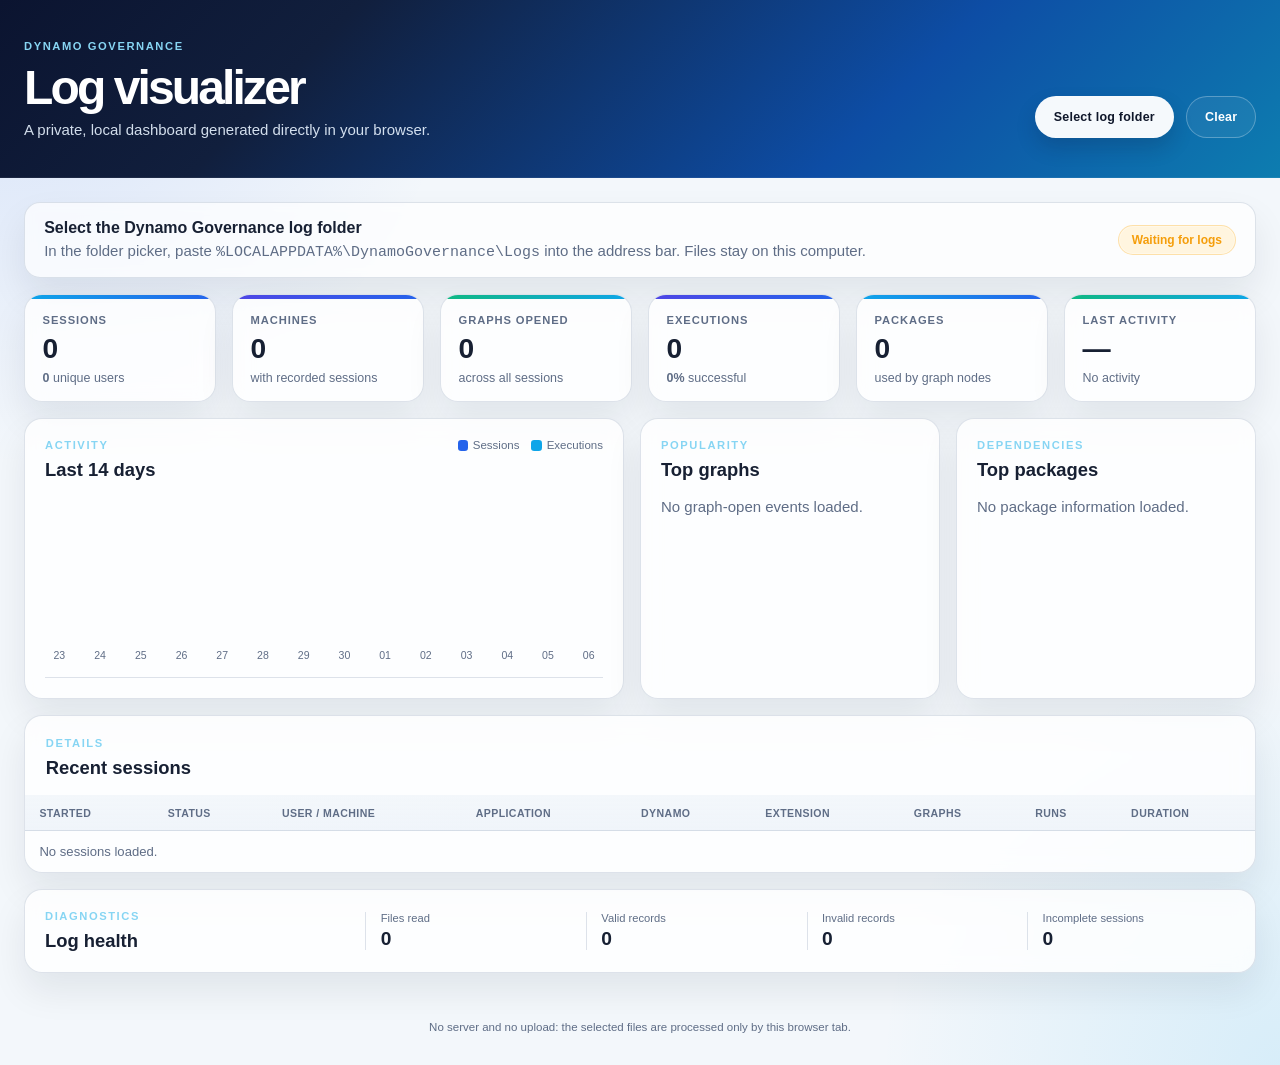
==== DynamoGovernance.LogVisualizer/index.html @ dc5b202f "Updated Logger architecture and new visualizer setup" ====
<!DOCTYPE html>
<html lang="en">
<head>
    <meta charset="utf-8">
    <meta name="viewport" content="width=device-width, initial-scale=1">
    <title>Dynamo Governance Log Visualizer</title>
    <link rel="stylesheet" href="styles.css">
</head>
<body>
    <header>
        <div>
            <p class="eyebrow">Dynamo Governance</p>
            <h1>Log visualizer</h1>
            <p>A private, local dashboard generated directly in your browser.</p>
        </div>
        <div class="header-actions">
            <label class="button" for="folderInput">Select log folder</label>
            <input id="folderInput" type="file" webkitdirectory directory multiple accept=".jsonl,application/json">
            <button id="clearButton" class="button secondary" type="button">Clear</button>
        </div>
    </header>

    <main>
        <section class="instructions">
            <div>
                <strong>Select the Dynamo Governance log folder</strong>
                <p>In the folder picker, paste <code>%LOCALAPPDATA%\DynamoGovernance\Logs</code> into the address bar. Files stay on this computer.</p>
            </div>
            <span id="loadStatus" class="status">Waiting for logs</span>
        </section>

        <section class="metrics" aria-label="Usage summary">
            <article class="card"><span>Sessions</span><strong id="sessionCount">0</strong><small><b id="userCount">0</b> unique users</small></article>
            <article class="card"><span>Machines</span><strong id="machineCount">0</strong><small>with recorded sessions</small></article>
            <article class="card"><span>Graphs opened</span><strong id="graphCount">0</strong><small>across all sessions</small></article>
            <article class="card"><span>Executions</span><strong id="runCount">0</strong><small><b id="successRate">0%</b> successful</small></article>
            <article class="card"><span>Packages</span><strong id="packageCount">0</strong><small>used by graph nodes</small></article>
            <article class="card"><span>Last activity</span><strong id="lastDate">�</strong><small id="lastTime">No activity</small></article>
        </section>

        <div class="grid">
            <section class="panel">
                <div class="panel-heading">
                    <div><p class="eyebrow">Activity</p><h2>Last 14 days</h2></div>
                    <div class="legend"><i></i>Sessions <i></i>Executions</div>
                </div>
                <div id="chart" class="chart" aria-label="Daily sessions and executions"></div>
            </section>
            <section class="panel">
                <div class="panel-heading"><div><p class="eyebrow">Popularity</p><h2>Top graphs</h2></div></div>
                <p id="noGraphs" class="muted">No graph-open events loaded.</p>
                <ol id="topGraphs" class="ranking"></ol>
            </section>
            <section class="panel">
                <div class="panel-heading"><div><p class="eyebrow">Dependencies</p><h2>Top packages</h2></div></div>
                <p id="noPackages" class="muted">No package information loaded.</p>
                <ol id="topPackages" class="ranking"></ol>
            </section>
        </div>

        <section class="panel sessions">
            <div class="panel-heading">
                <div><p class="eyebrow">Details</p><h2>Recent sessions</h2></div>
            </div>
            <div class="table-wrap">
                <table>
                    <thead><tr><th>Started</th><th>Status</th><th>User / machine</th><th>Application</th><th>Dynamo</th><th>Extension</th><th>Graphs</th><th>Runs</th><th>Duration</th></tr></thead>
                    <tbody id="sessionRows"><tr><td colspan="9" class="muted">Select a log folder to begin.</td></tr></tbody>
                </table>
            </div>
        </section>

        <section class="panel health">
            <div><p class="eyebrow">Diagnostics</p><h2>Log health</h2></div>
            <dl>
                <div><dt>Files read</dt><dd id="fileCount">0</dd></div>
                <div><dt>Valid records</dt><dd id="validCount">0</dd></div>
                <div><dt>Invalid records</dt><dd id="invalidCount">0</dd></div>
                <div><dt>Incomplete sessions</dt><dd id="incompleteCount">0</dd></div>
            </dl>
        </section>
    </main>

    <dialog id="sessionDialog">
        <div class="dialog-header">
            <div><p class="eyebrow">Session details</p><h2 id="dialogTitle">Dynamo session</h2></div>
            <button id="closeDialog" class="close-button" type="button" aria-label="Close">&times;</button>
        </div>
        <div class="dialog-content">
            <div id="sessionDetails" class="detail-grid"></div>
            <section class="dialog-section"><h3>Graphs</h3><div id="sessionGraphs" class="graph-card-stack"></div></section>
        </div>
    </dialog>
    <footer>No server and no upload: the selected files are processed only by this browser tab.</footer>

    <script src="app.js"></script>
</body>
</html>
---- DynamoGovernance.LogVisualizer/styles.css ----
:root {
    --bg: #f3f7fb;
    --bg-strong: #edf3ff;
    --panel: rgba(255, 255, 255, 0.82);
    --panel-strong: #ffffff;
    --line: rgba(136, 153, 181, 0.28);
    --line-strong: rgba(121, 138, 176, 0.42);
    --text: #172033;
    --muted: #5f6d86;
    --navy: #0f172a;
    --blue: #2563eb;
    --blue-soft: #dfeeff;
    --cyan: #0ea5e9;
    --cyan-soft: #dff7ff;
    --indigo: #4f46e5;
    --green: #10b981;
    --green-soft: #e8faf3;
    --amber: #f59e0b;
    --amber-soft: #fff5df;
    --red: #e11d48;
    --shadow: 0 18px 36px rgba(15, 23, 42, 0.08);
    font-family: "Segoe UI", Arial, sans-serif;
    color-scheme: light;
}

* { box-sizing: border-box; }

html { scroll-behavior: smooth; }

body {
    margin: 0;
    color: var(--text);
    background:
        radial-gradient(circle at top left, rgba(37, 99, 235, 0.14), transparent 28%),
        radial-gradient(circle at bottom right, rgba(14, 165, 233, 0.12), transparent 24%),
        var(--bg);
    font-size: 15px;
}

header {
    display: flex;
    justify-content: space-between;
    align-items: end;
    gap: 2rem;
    padding: 2.5rem max(1.5rem, calc((100vw - 1400px) / 2));
    color: #fff;
    background: linear-gradient(135deg, #0b1430 0%, #111f3d 25%, #0d4da5 68%, #0d7db0 100%);
    box-shadow: inset 0 -1px 0 rgba(255, 255, 255, 0.06);
}

h1, h2, p { margin-top: 0; }

h1 {
    margin-bottom: .35rem;
    font-size: clamp(2rem, 4vw, 3rem);
    letter-spacing: -.06em;
}

h2 { margin: 0; font-size: 1.15rem; }

.eyebrow {
    margin-bottom: .5rem;
    color: #87d5f3;
    font-size: .7rem;
    font-weight: 800;
    letter-spacing: .14em;
    text-transform: uppercase;
}

header p:last-child {
    margin: 0;
    max-width: 42rem;
    color: rgba(232, 243, 255, 0.9);
}

.header-actions {
    display: flex;
    align-items: center;
    gap: .8rem;
    flex-wrap: wrap;
}

.button {
    display: inline-flex;
    align-items: center;
    justify-content: center;
    padding: .8rem 1.1rem;
    border: 1px solid rgba(255, 255, 255, 0.18);
    border-radius: 999px;
    color: var(--navy);
    background: rgba(255, 255, 255, 0.96);
    font: inherit;
    font-size: .78rem;
    font-weight: 700;
    letter-spacing: .02em;
    cursor: pointer;
    text-decoration: none;
    transition: transform .2s ease, box-shadow .2s ease, background .2s ease;
    box-shadow: 0 10px 20px rgba(11, 20, 48, 0.18);
}

.button:hover {
    transform: translateY(-1px);
    background: #fff;
}

.button.secondary {
    border-color: rgba(255, 255, 255, 0.28);
    color: #fff;
    background: rgba(255, 255, 255, 0.06);
    box-shadow: none;
}

.button.secondary:hover { background: rgba(255, 255, 255, 0.1); }

#folderInput {
    position: absolute;
    width: 1px;
    height: 1px;
    overflow: hidden;
    opacity: 0;
}

main {
    width: min(1400px, calc(100% - 3rem));
    margin: auto;
    padding: 1.5rem 0 3rem;
}

.instructions {
    display: flex;
    justify-content: space-between;
    gap: 1rem;
    margin-bottom: 1rem;
    padding: 1rem 1.2rem;
    border: 1px solid var(--line);
    border-radius: 16px;
    background: rgba(255, 255, 255, 0.7);
    backdrop-filter: blur(6px);
    box-shadow: var(--shadow);
}

.instructions strong {
    display: block;
    margin-bottom: .35rem;
    font-size: 1rem;
}

.instructions p {
    margin: 0;
    color: var(--muted);
}

code { overflow-wrap: anywhere; font-family: Consolas, "Courier New", monospace; }

.status {
    align-self: center;
    padding: .45rem .8rem;
    border: 1px solid rgba(245, 158, 11, 0.25);
    border-radius: 999px;
    color: var(--amber);
    background: var(--amber-soft);
    font-size: .75rem;
    font-weight: 800;
    white-space: nowrap;
    box-shadow: inset 0 0 0 1px rgba(255, 255, 255, 0.3);
}

.status.good {
    border-color: rgba(16, 185, 129, 0.25);
    color: var(--green);
    background: var(--green-soft);
}

.metrics {
    display: grid;
    grid-template-columns: repeat(6, minmax(0, 1fr));
    gap: 1rem;
    margin-bottom: 1rem;
}

.card, .panel {
    border: 1px solid var(--line);
    border-radius: 18px;
    background: rgba(255, 255, 255, 0.82);
    box-shadow: var(--shadow);
    backdrop-filter: blur(10px);
}

.card {
    position: relative;
    overflow: hidden;
    padding: 1.15rem 1.1rem 1rem;
}

.card::before {
    position: absolute;
    inset: 0 0 auto;
    height: 4px;
    background: linear-gradient(90deg, var(--cyan), var(--blue));
    content: "";
}

.card:nth-child(2n)::before { background: linear-gradient(90deg, var(--indigo), var(--blue)); }
.card:nth-child(3n)::before { background: linear-gradient(90deg, var(--green), var(--cyan)); }

.card span {
    display: block;
    margin-bottom: .45rem;
    color: var(--muted);
    font-size: .7rem;
    font-weight: 800;
    letter-spacing: .08em;
    text-transform: uppercase;
}

.card strong {
    display: block;
    margin-bottom: .18rem;
    font-size: clamp(1.6rem, 2.2vw, 2.3rem);
    letter-spacing: -.05em;
}

.card small {
    color: var(--muted);
    font-size: .78rem;
}

.grid {
    display: grid;
    grid-template-columns: minmax(0, 2fr) repeat(2, minmax(220px, 1fr));
    gap: 1rem;
    margin-bottom: 1rem;
}

.panel { padding: 1.25rem; }

.panel-heading {
    display: flex;
    justify-content: space-between;
    align-items: start;
    gap: 1rem;
    margin-bottom: 1.1rem;
}

.legend {
    color: var(--muted);
    font-size: .72rem;
    white-space: nowrap;
}

.legend i {
    display: inline-block;
    width: .65rem;
    height: .65rem;
    margin: 0 .3rem 0 .55rem;
    border-radius: .2rem;
    background: var(--blue);
    vertical-align: middle;
}

.legend i:last-of-type { background: var(--cyan); }

.chart {
    display: flex;
    gap: clamp(.3rem, 1vw, .75rem);
    height: 180px;
    border-bottom: 1px solid var(--line);
    padding-bottom: .5rem;
}

.chart-day {
    display: flex;
    flex: 1;
    min-width: 0;
    flex-direction: column;
    align-items: center;
}

.bars {
    display: flex;
    flex: 1;
    width: 100%;
    justify-content: center;
    align-items: end;
    gap: 2px;
    padding-top: .5rem;
}

.bar {
    width: min(12px, 44%);
    border-radius: 6px 6px 0 0;
    background: linear-gradient(180deg, rgba(37, 99, 235, 0.8), rgba(37, 99, 235, 1));
    box-shadow: inset 0 -8px 12px rgba(255,255,255,0.12);
}

.bar.run {
    background: linear-gradient(180deg, rgba(14, 165, 233, 0.8), rgba(14, 165, 233, 1));
}

.chart-day small {
    padding: .5rem 0;
    color: var(--muted);
    font-size: .66rem;
}

.ranking { margin: 0; padding: 0; list-style: none; counter-reset: rank; }

.ranking li {
    display: grid;
    grid-template-columns: 1.6rem minmax(0, 1fr) auto;
    align-items: center;
    gap: .55rem;
    padding: .7rem 0;
    border-bottom: 1px solid var(--line);
    counter-increment: rank;
}

.ranking li::before {
    display: grid;
    width: 1.45rem;
    height: 1.45rem;
    place-items: center;
    border-radius: 7px;
    color: var(--blue);
    background: var(--blue-soft);
    content: counter(rank);
    font-size: .7rem;
    font-weight: 800;
}

.ranking li span {
    overflow: hidden;
    text-overflow: ellipsis;
    white-space: nowrap;
}

.ranking li strong {
    color: var(--text);
    font-size: .8rem;
}

.ranking li:last-child { border: 0; }
.muted { color: var(--muted); }

.sessions { margin-bottom: 1rem; padding: 0; overflow: hidden; }
.sessions .panel-heading { margin: 0; padding: 1.3rem 1.3rem 1rem; }
.table-wrap { overflow-x: auto; }

table {
    width: 100%;
    border-collapse: collapse;
    font-size: .82rem;
}

th {
    padding: .72rem .9rem;
    color: var(--muted);
    background: linear-gradient(180deg, rgba(243,247,251,0.98), rgba(239,244,250,0.95));
    font-size: .66rem;
    letter-spacing: .04em;
    text-align: left;
    text-transform: uppercase;
}

td {
    padding: .82rem .9rem;
    border-top: 1px solid var(--line);
    white-space: nowrap;
}

td strong, td small { display: block; }
td small {
    margin-top: .15rem;
    color: var(--muted);
}

#sessionRows tr[data-session-id] { cursor: pointer; }
#sessionRows tr[data-session-id]:hover,
#sessionRows tr[data-session-id]:focus {
    outline: none;
    background: rgba(219, 234, 254, 0.5);
}

.session-status {
    display: inline-flex;
    align-items: center;
    padding: .26rem .55rem;
    border-radius: 999px;
    color: var(--green);
    background: var(--green-soft);
    font-size: .65rem;
    font-weight: 800;
}

.session-status.incomplete {
    color: var(--amber);
    background: var(--amber-soft);
}

.health {
    display: grid;
    grid-template-columns: .7fr 2fr;
    align-items: center;
    gap: 1rem;
}

.health dl {
    display: grid;
    grid-template-columns: repeat(4, 1fr);
    gap: .8rem;
    margin: 0;
}

.health dl div {
    padding-left: .9rem;
    border-left: 1px solid var(--line);
}

dt {
    margin-bottom: .25rem;
    color: var(--muted);
    font-size: .7rem;
}

dd {
    margin: 0;
    font-size: 1.2rem;
    font-weight: 800;
}

dd.warning {
    color: var(--amber);
}

dialog {
    width: min(920px, calc(100% - 2rem));
    max-height: calc(100vh - 2rem);
    padding: 0;
    border: 0;
    border-radius: 18px;
    color: var(--text);
    background: rgba(255, 255, 255, 0.98);
    box-shadow: 0 24px 80px rgba(15, 23, 42, 0.35);
}

dialog::backdrop {
    background: rgba(7, 17, 31, 0.62);
    backdrop-filter: blur(3px);
}

.dialog-header {
    display: flex;
    justify-content: space-between;
    align-items: start;
    gap: 1rem;
    padding: 1.4rem 1.5rem;
    color: #fff;
    background: linear-gradient(135deg, #0f172a 0%, #123f83 40%, #0d74b8 100%);
}

.dialog-header h2 { font-size: 1.5rem; }
.dialog-header .eyebrow { color: #a7ddff; }

.close-button {
    width: 2.2rem;
    height: 2.2rem;
    border: 1px solid rgba(255, 255, 255, 0.28);
    border-radius: 50%;
    color: #fff;
    background: rgba(255, 255, 255, 0.06);
    font-size: 1.35rem;
    cursor: pointer;
}

.dialog-content {
    overflow-y: auto;
    max-height: calc(100vh - 8rem);
    padding: 1.5rem;
}

.detail-grid {
    display: grid;
    grid-template-columns: repeat(4, 1fr);
    gap: .8rem;
    margin-bottom: 1.5rem;
}

.detail {
    padding: .9rem;
    border: 1px solid var(--line);
    border-radius: 12px;
    background: linear-gradient(180deg, rgba(248,250,252,1), rgba(242,247,255,0.95));
}

.detail span {
    display: block;
    margin-bottom: .35rem;
    color: var(--muted);
    font-size: .68rem;
    font-weight: 800;
    letter-spacing: .08em;
    text-transform: uppercase;
}

.detail strong { overflow-wrap: anywhere; }

.summary-grid {
    display: grid;
    grid-template-columns: repeat(3, minmax(0, 1fr));
    gap: .8rem;
}

.summary-item {
    padding: .9rem;
    border: 1px solid var(--line);
    border-radius: 12px;
    background: linear-gradient(180deg, rgba(248,250,252,1), rgba(242,247,255,0.95));
}

.summary-item span {
    display: block;
    margin-bottom: .35rem;
    color: var(--muted);
    font-size: .68rem;
    font-weight: 800;
    letter-spacing: .08em;
    text-transform: uppercase;
}

.summary-item strong {
    display: block;
    overflow-wrap: anywhere;
    font-size: 1rem;
}

.graph-card-stack {
    display: flex;
    flex-direction: column;
    gap: .9rem;
}

.graph-card {
    padding: 1rem;
    border: 1px solid var(--line);
    border-radius: 14px;
    background: linear-gradient(180deg, rgba(248,250,252,1), rgba(242,247,255,0.95));
}

.graph-card-header {
    display: flex;
    justify-content: space-between;
    align-items: start;
    gap: 1rem;
    margin-bottom: .8rem;
}

.graph-card-header h4 {
    margin: 0;
    font-size: 1rem;
    word-break: break-word;
}

.graph-card-meta {
    display: grid;
    grid-template-columns: repeat(2, minmax(0, 1fr));
    gap: .7rem .9rem;
    margin-bottom: .8rem;
}

.graph-card-meta div {
    display: flex;
    flex-direction: column;
    gap: .2rem;
}

.graph-card-meta span {
    color: var(--muted);
    font-size: .68rem;
    font-weight: 800;
    letter-spacing: .08em;
    text-transform: uppercase;
}

.graph-card-meta strong {
    overflow-wrap: anywhere;
}

.package-table-wrap {
    overflow: auto;
    border: 1px solid var(--line);
    border-radius: 10px;
    background: rgba(255, 255, 255, 0.64);
}

.package-table-wrap table {
    width: 100%;
    border-collapse: collapse;
    font-size: .82rem;
}

.package-table-wrap th,
.package-table-wrap td {
    padding: .65rem .7rem;
    border-bottom: 1px solid var(--line);
    text-align: left;
    vertical-align: top;
}

.package-table-wrap thead th {
    color: var(--muted);
    font-size: .7rem;
    font-weight: 800;
    letter-spacing: .08em;
    text-transform: uppercase;
    background: rgba(219, 234, 254, 0.4);
}

.package-table-wrap tbody tr:last-child td { border-bottom: 0; }

.dialog-section { margin-top: 1.4rem; }
.dialog-section h3 { margin: 0 0 .7rem; font-size: 1rem; }

footer {
    padding: 0 1rem 2rem;
    color: var(--muted);
    font-size: .72rem;
    text-align: center;
}

[hidden] { display: none !important; }

@media (max-width: 1150px) {
    .metrics { grid-template-columns: repeat(3, 1fr); }
    .grid { grid-template-columns: 1fr 1fr; }
    .grid > :first-child { grid-column: 1 / -1; }
    .health { grid-template-columns: 1fr; }
}

@media (max-width: 720px) {
    header {
        align-items: start;
        flex-direction: column;
        padding: 2rem 1rem;
    }

    main { width: calc(100% - 2rem); }
    .instructions { flex-direction: column; }
    .status { align-self: start; }
    .metrics { grid-template-columns: repeat(2, 1fr); }
    .grid { grid-template-columns: 1fr; }
    .grid > :first-child { grid-column: auto; }
    .health dl, .detail-grid { grid-template-columns: repeat(2, 1fr); }
    .timeline li { grid-template-columns: 1fr; gap: .2rem; }
}

@media (max-width: 420px) {
    .metrics { grid-template-columns: 1fr; }
    .header-actions { flex-wrap: wrap; }
    .legend { display: none; }
}
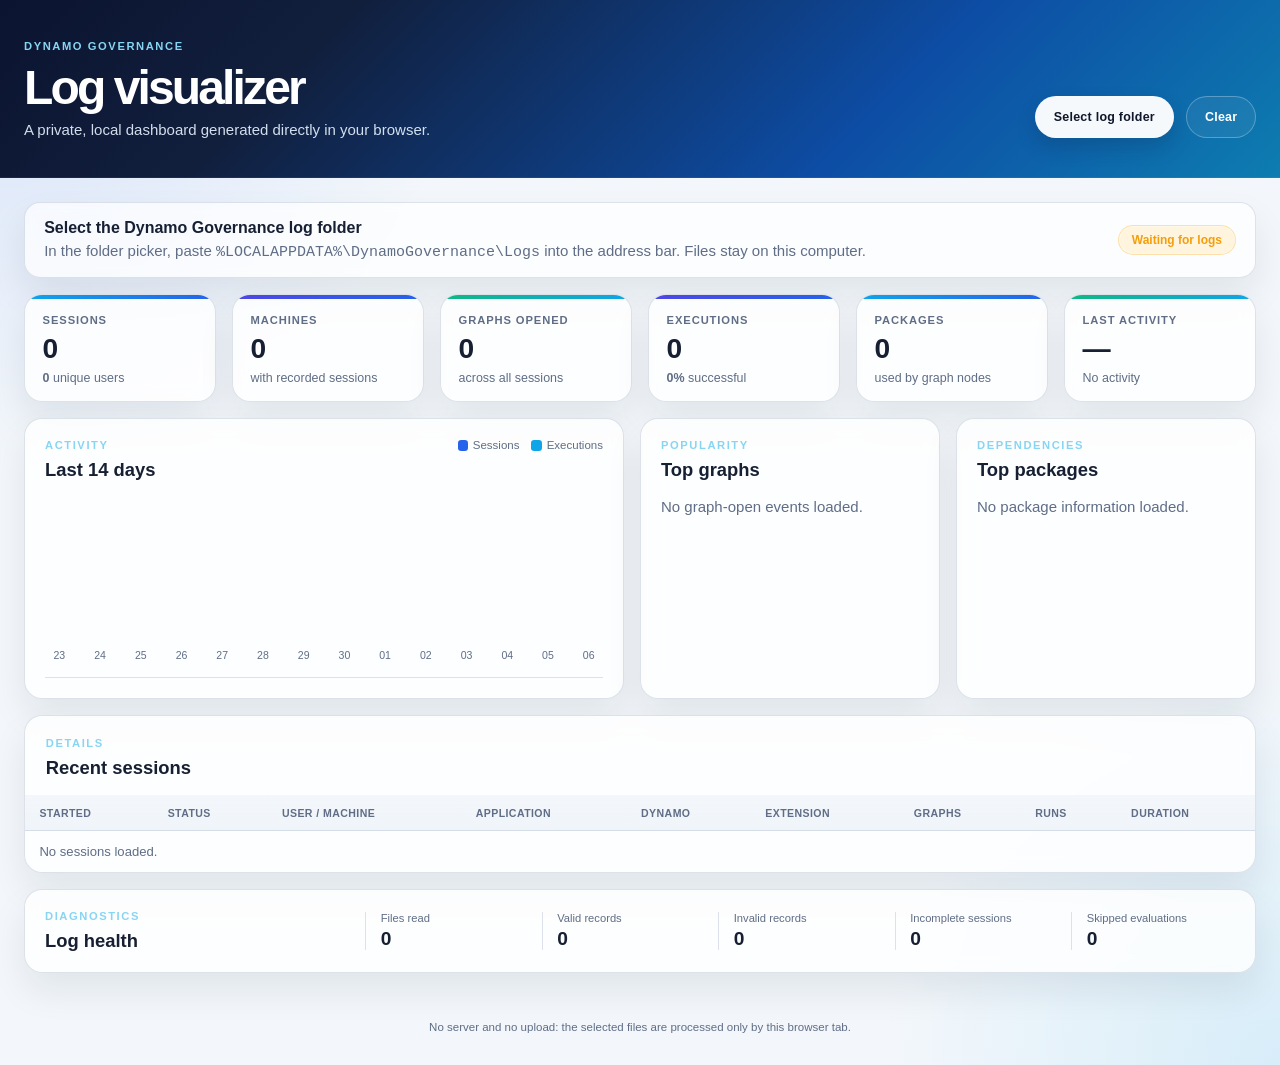
==== commit 3ff5addd: "Feature : Updated all logging pathways and cleaned up the logs as well. Updated the visualizer to re" ====
--- a/DynamoGovernance.LogVisualizer/index.html
+++ b/DynamoGovernance.LogVisualizer/index.html
@@ -35,7 +35,7 @@
             <article class="card"><span>Graphs opened</span><strong id="graphCount">0</strong><small>across all sessions</small></article>
             <article class="card"><span>Executions</span><strong id="runCount">0</strong><small><b id="successRate">0%</b> successful</small></article>
             <article class="card"><span>Packages</span><strong id="packageCount">0</strong><small>used by graph nodes</small></article>
-            <article class="card"><span>Last activity</span><strong id="lastDate">�</strong><small id="lastTime">No activity</small></article>
+            <article class="card"><span>Last activity</span><strong id="lastDate">—</strong><small id="lastTime">No activity</small></article>
         </section>
 
         <div class="grid">
@@ -77,6 +77,7 @@
                 <div><dt>Valid records</dt><dd id="validCount">0</dd></div>
                 <div><dt>Invalid records</dt><dd id="invalidCount">0</dd></div>
                 <div><dt>Incomplete sessions</dt><dd id="incompleteCount">0</dd></div>
+                <div><dt>Skipped evaluations</dt><dd id="skippedRunCount">0</dd></div>
             </dl>
         </section>
     </main>
--- a/DynamoGovernance.LogVisualizer/styles.css
+++ b/DynamoGovernance.LogVisualizer/styles.css
@@ -407,7 +407,7 @@
 
 .health dl {
     display: grid;
-    grid-template-columns: repeat(4, 1fr);
+    grid-template-columns: repeat(5, 1fr);
     gap: .8rem;
     margin: 0;
 }
